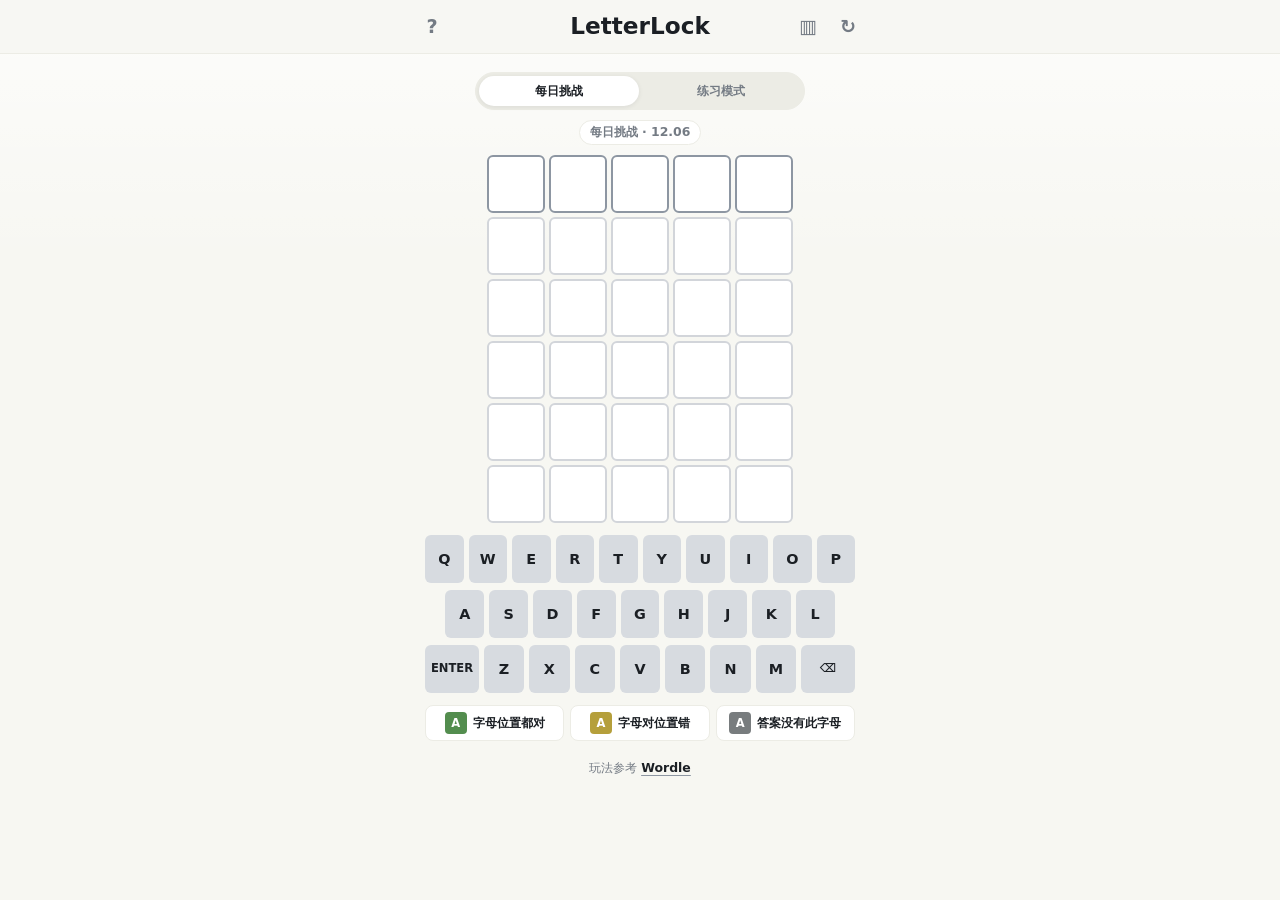
==== index.html @ a4170dd1 "V2: add daily challenge and practice mode - 新增每日挑战和练习模式 - 每日挑战和练习模式分开统计 - 每日挑战保留当天猜测过程 - 优化规则说明、颜色说明" ====
<!doctype html>
<html lang="zh-CN">
  <head>
    <meta charset="utf-8">
    <meta name="viewport" content="width=device-width, initial-scale=1">
    <title>LetterLock</title>
    <link rel="stylesheet" href="styles.css?v=20">
  </head>
  <body>
    <canvas id="confetti" class="confetti" aria-hidden="true"></canvas>
    <div id="unlock-effect" class="unlock-effect" aria-hidden="true">
      <div class="unlock-backdrop"></div>
      <div class="unlock-ring"></div>
      <div class="unlock-label">BRAVO!</div>
    </div>

    <header class="topbar">
      <button class="icon-button" id="help-button" type="button" aria-label="查看规则" title="查看规则">?</button>
      <div class="brand">
        <h1>LetterLock</h1>
      </div>
      <div class="top-actions">
        <button class="icon-button" id="stats-button" type="button" aria-label="查看统计" title="查看统计">▥</button>
        <button class="icon-button" id="new-game-button" type="button" aria-label="重新开局" title="重新开局">↻</button>
      </div>
    </header>

    <main class="shell">
      <section class="game-panel" aria-label="LetterLock 游戏区">
        <div class="mode-switch" role="group" aria-label="游戏模式">
          <button class="mode-button" type="button" data-mode="daily">每日挑战</button>
          <button class="mode-button" type="button" data-mode="practice">练习模式</button>
        </div>
        <div id="round-label" class="round-label">第 1 局</div>
        <div id="board" class="board" aria-live="polite"></div>
        <p id="message" class="message" role="status"></p>
        <div id="keyboard" class="keyboard" aria-label="屏幕键盘"></div>
      </section>

      <section class="legend" aria-label="颜色说明">
        <div class="legend-item">
          <span class="legend-sample correct">A</span>
          <div>
            <strong>字母位置都对</strong>
            <small>这个字母在本轮词语中，且位置正确</small>
          </div>
        </div>
        <div class="legend-item">
          <span class="legend-sample present">A</span>
          <div>
            <strong>字母对位置错</strong>
            <small>这个字母在本轮词语中，但位置不对</small>
          </div>
        </div>
        <div class="legend-item">
          <span class="legend-sample absent">A</span>
          <div>
            <strong>答案没有此字母</strong>
            <small>本轮词语不包含这个字母</small>
          </div>
        </div>
      </section>

      <section class="result-panel" id="result-panel" hidden>
        <p id="answer-line"></p>
        <button id="copy-button" type="button">复制结果</button>
      </section>

      <footer>
        玩法参考 <a href="https://www.nytimes.com/games/wordle/index.html" target="_blank" rel="noreferrer">Wordle</a>
      </footer>
    </main>

    <dialog id="help-dialog">
      <div class="dialog-card">
        <header>
          <h2>规则</h2>
          <button class="icon-button" id="close-help-button" type="button" aria-label="关闭规则" title="关闭">×</button>
        </header>
        <p>目标是猜出一个五个字母的英文单词。每次提交必须是词库里的五字母单词。</p>
        <p>输入 5 个字母后，按实体键盘 Enter，或点击下方键盘上的 ENTER 提交。</p>
        <p>每日挑战每天固定一个答案，最多猜 6 次；练习模式每局随机一个答案，最多猜 10 次，可以随时换题。</p>
        <p>提交后每个格子会翻开给出颜色：绿色表示这个字母在本轮词语中，且位置正确；黄色表示这个字母在本轮词语中，但位置不对；灰色表示本轮词语不包含这个字母。</p>
      </div>
    </dialog>

    <dialog id="stats-dialog">
      <div class="dialog-card stats-card">
        <header>
          <h2>统计</h2>
          <button class="icon-button" id="close-stats-button" type="button" aria-label="关闭统计" title="关闭">×</button>
        </header>
        <div class="stats-mode-switch mode-switch" role="group" aria-label="统计模式">
          <button class="mode-button" type="button" data-stats-mode="daily">每日挑战</button>
          <button class="mode-button" type="button" data-stats-mode="practice">练习模式</button>
        </div>
        <div class="stats-summary" aria-label="累计统计">
          <div class="stat-box">
            <strong id="stats-total">0</strong>
            <span>总局数</span>
          </div>
          <div class="stat-box">
            <strong id="stats-wins">0</strong>
            <span>猜对</span>
          </div>
          <div class="stat-box">
            <strong id="stats-losses">0</strong>
            <span>猜错</span>
          </div>
          <div class="stat-box">
            <strong id="stats-abandoned">0</strong>
            <span>未完成</span>
          </div>
          <div class="stat-box">
            <strong id="stats-win-rate">0%</strong>
            <span>胜率</span>
          </div>
          <div class="stat-box">
            <strong id="stats-average">-</strong>
            <span>平均步数</span>
          </div>
        </div>
        <section class="distribution" aria-label="猜对步数分布">
          <h3>猜对步数分布</h3>
          <div id="guess-distribution" class="distribution-bars"></div>
          <p id="stats-empty" class="stats-empty">猜对一局后这里会开始记录分布。</p>
        </section>
      </div>
    </dialog>

    <script src="dictionary.js?v=6"></script>
    <script src="game.js?v=30"></script>
  </body>
</html>
---- styles.css ----
:root {
  --bg: #f7f7f2;
  --paper: #ffffff;
  --ink: #1b1f24;
  --muted: #747b84;
  --faint: #ecece5;
  --line: #d2d5da;
  --line-strong: #8d96a2;
  --correct: #538d4e;
  --present: #b59f3b;
  --absent: #787c7e;
  --danger: #c24a4a;
  --focus: rgba(83, 141, 78, 0.22);
  --egg-yellow: #ffd166;
  --egg-green: #5bd88f;
  --egg-blue: #4ecbff;
  --egg-pink: #ff6f9e;
  --egg-lilac: #9d8cff;
  --unlock-gold: var(--egg-yellow);
  --unlock-green: var(--egg-green);
  --unlock-cyan: var(--egg-blue);
  --unlock-deep: #11161c;
  --unlock-glow: rgba(255, 209, 102, 0.42);
  --radius: 8px;
  --board-gap: 4px;
  --tile-size: clamp(48px, 14vw, 58px);
}

* {
  box-sizing: border-box;
}

html {
  min-height: 100%;
}

body {
  min-height: 100vh;
  margin: 0;
  color: var(--ink);
  font-family:
    Inter,
    ui-sans-serif,
    system-ui,
    -apple-system,
    BlinkMacSystemFont,
    "Segoe UI",
    sans-serif;
  background:
    linear-gradient(180deg, rgba(255, 255, 255, 0.72), rgba(247, 247, 242, 0) 260px),
    var(--bg);
}

button {
  font: inherit;
  cursor: pointer;
}

.confetti {
  position: fixed;
  inset: 0;
  z-index: 12;
  width: 100vw;
  height: 100vh;
  pointer-events: none;
  opacity: 0;
  transition: opacity 180ms ease;
}

.confetti.active {
  opacity: 1;
}

.unlock-effect {
  position: fixed;
  inset: 0;
  z-index: 10;
  overflow: hidden;
  pointer-events: none;
  --unlock-x: 50vw;
  --unlock-y: 42vh;
  visibility: hidden;
  opacity: 0;
  transition:
    opacity 120ms ease,
    visibility 120ms ease;
}

.unlock-effect.active {
  visibility: visible;
  opacity: 1;
}

.unlock-backdrop {
  position: absolute;
  inset: 0;
  background:
    radial-gradient(circle at var(--unlock-x) var(--unlock-y), rgba(255, 209, 102, 0.4), transparent 19%),
    radial-gradient(circle at var(--unlock-x) var(--unlock-y), rgba(78, 203, 255, 0.18), transparent 30%);
  opacity: 0;
}

.unlock-effect.active .unlock-backdrop {
  animation: unlock-backdrop 1150ms ease both;
}

.unlock-ring {
  position: absolute;
  top: var(--unlock-y);
  left: var(--unlock-x);
  width: 72px;
  height: 72px;
  border: 2px solid rgba(255, 209, 102, 0.82);
  border-radius: 50%;
  box-shadow:
    0 0 0 1px rgba(255, 255, 255, 0.52) inset,
    0 0 22px var(--unlock-glow);
  opacity: 0;
  transform: translate(-50%, -50%) scale(0.35);
}

.unlock-ring::before,
.unlock-ring::after {
  position: absolute;
  inset: 10px;
  content: "";
  border: 1px solid rgba(78, 203, 255, 0.62);
  border-radius: 50%;
}

.unlock-ring::after {
  inset: 22px;
  border-color: rgba(255, 111, 158, 0.5);
}

.unlock-effect.active .unlock-ring {
  animation: unlock-ring 1100ms cubic-bezier(0.15, 0.8, 0.2, 1) both;
}

.unlock-label {
  position: absolute;
  top: calc(var(--unlock-y) - 88px);
  left: var(--unlock-x);
  z-index: 1;
  padding: 8px 15px 9px;
  color: #fff;
  font-size: 1.16rem;
  font-weight: 860;
  line-height: 1;
  letter-spacing: 0;
  background: rgba(27, 31, 36, 0.86);
  border: 1px solid rgba(255, 255, 255, 0.22);
  border-radius: 999px;
  box-shadow:
    0 16px 34px rgba(27, 31, 36, 0.24),
    0 0 22px rgba(255, 209, 102, 0.22);
  opacity: 0;
  transform: translate(-50%, 8px) scale(0.92);
}

.unlock-effect.active .unlock-label {
  animation: unlock-label 1050ms 120ms ease both;
}

.unlock-panel {
  position: relative;
  display: grid;
  width: min(88vw, 330px);
  justify-items: center;
  gap: 12px;
  padding: 24px 24px 22px;
  color: #f7f8fb;
  text-align: center;
  background:
    linear-gradient(145deg, rgba(22, 27, 34, 0.95), rgba(13, 17, 23, 0.9)),
    var(--unlock-deep);
  border: 1px solid rgba(255, 216, 77, 0.5);
  border-radius: 14px;
  box-shadow:
    0 28px 74px rgba(0, 0, 0, 0.3),
    0 0 44px rgba(255, 216, 77, 0.22),
    0 0 0 1px rgba(46, 233, 255, 0.16) inset;
  backdrop-filter: blur(16px);
  opacity: 0;
  transform: translateY(12px) scale(0.96);
}

.unlock-panel::before,
.unlock-panel::after {
  position: absolute;
  content: "";
  pointer-events: none;
}

.unlock-panel::before {
  inset: -16px;
  z-index: -1;
  background: conic-gradient(
    from 90deg,
    transparent,
    rgba(46, 233, 255, 0.52),
    rgba(255, 216, 77, 0.74),
    rgba(255, 92, 122, 0.48),
    transparent
  );
  border-radius: 22px;
  filter: blur(13px);
  opacity: 0;
}

.unlock-panel::after {
  inset: 8px;
  border: 1px solid rgba(46, 233, 255, 0.2);
  border-radius: 10px;
  box-shadow: 0 0 20px rgba(46, 233, 255, 0.12) inset;
  opacity: 0;
}

.unlock-effect.active .unlock-panel {
  animation: unlock-panel 2500ms cubic-bezier(0.2, 0.7, 0.25, 1) both;
}

.unlock-effect.active .unlock-panel::before {
  animation: unlock-aura 2500ms 160ms ease both;
}

.unlock-effect.active .unlock-panel::after {
  animation: unlock-frame 1800ms 360ms ease both;
}

.unlock-emblem {
  position: relative;
  width: 88px;
  height: 88px;
  margin-bottom: 2px;
}

.unlock-shackle {
  position: absolute;
  top: 5px;
  left: 23px;
  width: 42px;
  height: 45px;
  border: 8px solid var(--unlock-gold);
  border-bottom: 0;
  border-radius: 28px 28px 0 0;
  box-shadow:
    0 0 16px var(--unlock-glow),
    0 0 28px rgba(255, 216, 77, 0.34);
  transform-origin: 86% 92%;
}

.unlock-effect.active .unlock-shackle {
  animation: unlock-shackle 2100ms 420ms cubic-bezier(0.2, 0.7, 0.25, 1) both;
}

.unlock-body {
  position: absolute;
  right: 13px;
  bottom: 8px;
  display: grid;
  width: 62px;
  height: 48px;
  place-items: center;
  background:
    linear-gradient(145deg, rgba(255, 216, 77, 0.95), rgba(0, 200, 150, 0.95) 46%, #12816b);
  border-radius: 9px;
  box-shadow:
    0 12px 28px rgba(0, 200, 150, 0.42),
    0 0 28px rgba(255, 216, 77, 0.32),
    0 0 0 1px rgba(255, 255, 255, 0.34) inset;
}

.unlock-effect.active .unlock-body {
  animation: unlock-body 2100ms 420ms ease both;
}

.unlock-keyhole {
  position: relative;
  width: 12px;
  height: 24px;
  background: rgba(17, 22, 28, 0.9);
  border-radius: 999px;
}

.unlock-keyhole::before {
  position: absolute;
  top: -7px;
  left: 50%;
  width: 20px;
  height: 20px;
  content: "";
  background: rgba(17, 22, 28, 0.9);
  border-radius: 50%;
  transform: translateX(-50%);
}

.unlock-code {
  display: grid;
  grid-template-columns: repeat(5, 38px);
  gap: 6px;
  margin-top: 2px;
}

.unlock-code span {
  display: grid;
  width: 38px;
  height: 42px;
  place-items: center;
  color: #11161c;
  font-size: 1.15rem;
  font-weight: 840;
  line-height: 1;
  background: #f7f8fb;
  border: 1px solid rgba(46, 233, 255, 0.4);
  border-radius: 6px;
  box-shadow:
    0 9px 24px rgba(0, 0, 0, 0.22),
    0 0 18px rgba(46, 233, 255, 0.16);
  opacity: 0;
  transform: rotateX(90deg) translateY(6px);
  transform-origin: center;
}

.unlock-effect.active .unlock-code span {
  animation: unlock-letter 1450ms cubic-bezier(0.2, 0.7, 0.25, 1) both;
  animation-delay: calc(620ms + var(--unlock-index) * 115ms);
}

.unlock-panel strong {
  color: #f7f8fb;
  font-size: 0.98rem;
  font-weight: 840;
  line-height: 1.1;
  letter-spacing: 0;
  text-shadow:
    0 0 12px rgba(255, 216, 77, 0.48),
    0 0 22px rgba(46, 233, 255, 0.26);
}

.unlock-panel p {
  color: rgba(247, 248, 251, 0.72);
  font-size: 0.82rem;
  font-weight: 680;
  line-height: 1.3;
}

.topbar {
  position: sticky;
  top: 0;
  z-index: 2;
  display: grid;
  grid-template-columns: 82px minmax(0, 1fr) 82px;
  align-items: center;
  width: 100%;
  min-height: 54px;
  padding: 8px max(14px, calc((100vw - 450px) / 2));
  background: rgba(247, 247, 242, 0.9);
  border-bottom: 1px solid var(--faint);
  backdrop-filter: blur(14px);
}

.topbar > .icon-button {
  justify-self: start;
}

.top-actions {
  display: flex;
  justify-content: flex-end;
  gap: 6px;
}

.brand {
  min-width: 0;
  text-align: center;
}

h1,
h2,
p {
  margin: 0;
}

h1 {
  font-size: 1.45rem;
  font-weight: 780;
  line-height: 1.05;
  letter-spacing: 0;
}

.icon-button {
  display: inline-grid;
  width: 34px;
  height: 34px;
  place-items: center;
  justify-self: center;
  color: var(--muted);
  font-size: 1.2rem;
  font-weight: 760;
  line-height: 1;
  background: transparent;
  border: 0;
  border-radius: var(--radius);
}

.icon-button:hover,
.icon-button:focus-visible {
  color: var(--ink);
  background: var(--faint);
  outline: none;
}

.shell {
  width: min(100% - 24px, 450px);
  margin: 0 auto;
  padding: 18px 0 34px;
}

.mode-switch {
  display: grid;
  grid-template-columns: repeat(2, minmax(0, 1fr));
  width: min(100%, 330px);
  gap: 3px;
  padding: 3px;
  background: var(--faint);
  border: 1px solid var(--faint);
  border-radius: 999px;
}

.mode-button {
  min-width: 0;
  height: 30px;
  padding: 0 10px;
  color: var(--muted);
  font-size: 0.75rem;
  font-weight: 780;
  line-height: 1;
  white-space: nowrap;
  background: transparent;
  border: 0;
  border-radius: 999px;
}

.mode-button.active {
  color: var(--ink);
  background: var(--paper);
  box-shadow: 0 1px 5px rgba(27, 31, 36, 0.08);
}

.mode-button:focus-visible {
  outline: 3px solid var(--focus);
}

.round-label {
  justify-self: center;
  padding: 4px 10px;
  color: var(--muted);
  font-size: 0.78rem;
  font-weight: 760;
  line-height: 1.2;
  background: var(--paper);
  border: 1px solid var(--faint);
  border-radius: 999px;
}

.game-panel {
  display: grid;
  justify-items: center;
  gap: 10px;
}

.board {
  display: grid;
  width: calc(var(--tile-size) * 5 + var(--board-gap) * 4);
  justify-content: center;
  gap: var(--board-gap);
}

.board.unlock-burst {
  animation: board-unlock-burst 820ms cubic-bezier(0.15, 0.8, 0.2, 1) both;
}

.row {
  display: grid;
  grid-template-columns: repeat(5, var(--tile-size));
  gap: var(--board-gap);
}

.tile {
  display: grid;
  width: var(--tile-size);
  height: var(--tile-size);
  place-items: center;
  color: var(--ink);
  font-size: 1.75rem;
  font-weight: 820;
  line-height: 1;
  text-transform: uppercase;
  background: var(--paper);
  border: 2px solid var(--line);
  border-radius: 6px;
  transform: scaleY(1);
  transition:
    border-color 160ms ease,
    background 160ms ease,
    color 160ms ease;
}

.tile.reveal {
  animation: tile-reveal 540ms ease-in-out both;
  animation-delay: calc(var(--reveal-index) * 95ms);
  transform-origin: center;
  transition: none;
  will-change: transform, background-color, border-color, color;
}

@keyframes tile-reveal {
  0% {
    color: var(--ink);
    background: var(--paper);
    border-color: var(--line-strong);
    transform: scaleY(1);
  }

  47% {
    color: transparent;
    background: var(--paper);
    border-color: var(--line-strong);
    transform: scaleY(0.06);
  }

  53% {
    color: transparent;
    background: var(--tile-status-bg, var(--paper));
    border-color: var(--tile-status-bg, var(--line-strong));
    transform: scaleY(0.06);
  }

  60% {
    color: #fff;
    background: var(--tile-status-bg, var(--paper));
    border-color: var(--tile-status-bg, var(--line-strong));
    transform: scaleY(0.22);
  }

  100% {
    color: #fff;
    background: var(--tile-status-bg, var(--paper));
    border-color: var(--tile-status-bg, var(--line-strong));
    transform: scaleY(1);
  }
}

@keyframes unlock-ring {
  0% {
    opacity: 0;
    transform: translate(-50%, -50%) scale(0.24);
  }

  26% {
    opacity: 1;
    transform: translate(-50%, -50%) scale(1);
  }

  100% {
    opacity: 0;
    transform: translate(-50%, -50%) scale(2.65);
  }
}

@keyframes unlock-label {
  0% {
    opacity: 0;
    transform: translate(-50%, 8px) scale(0.92);
  }

  24%,
  72% {
    opacity: 1;
    transform: translate(-50%, 0) scale(1);
  }

  100% {
    opacity: 0;
    transform: translate(-50%, -12px) scale(0.98);
  }
}

@keyframes board-unlock-burst {
  0%,
  100% {
    filter: none;
    transform: scale(1);
  }

  34% {
    filter:
      drop-shadow(0 0 18px rgba(255, 209, 102, 0.42))
      drop-shadow(0 0 22px rgba(78, 203, 255, 0.26));
    transform: scale(1.018);
  }
}

@keyframes unlock-backdrop {
  0% {
    opacity: 0;
    transform: scale(0.92);
  }

  18%,
  72% {
    opacity: 1;
    transform: scale(1);
  }

  100% {
    opacity: 0;
    transform: scale(1.08);
  }
}

@keyframes unlock-panel {
  0% {
    opacity: 0;
    transform: translateY(14px) scale(0.96);
  }

  16%,
  76% {
    opacity: 1;
    transform: translateY(0) scale(1);
  }

  100% {
    opacity: 0;
    transform: translateY(-8px) scale(0.985);
  }
}

@keyframes unlock-aura {
  0% {
    opacity: 0;
    transform: rotate(0deg) scale(0.9);
  }

  18%,
  72% {
    opacity: 1;
    transform: rotate(120deg) scale(1);
  }

  100% {
    opacity: 0;
    transform: rotate(260deg) scale(1.05);
  }
}

@keyframes unlock-frame {
  0% {
    opacity: 0;
    transform: scale(0.94);
  }

  20%,
  72% {
    opacity: 1;
    transform: scale(1);
  }

  100% {
    opacity: 0;
    transform: scale(1.02);
  }
}

@keyframes unlock-shackle {
  0%,
  28% {
    transform: rotate(0deg) translate(0, 0);
  }

  48%,
  82% {
    transform: rotate(-31deg) translate(-5px, -3px);
  }

  100% {
    transform: rotate(-31deg) translate(-5px, -3px);
  }
}

@keyframes unlock-body {
  0%,
  34% {
    filter: brightness(1) saturate(1);
    transform: translateY(0);
  }

  46% {
    filter: brightness(1.38) saturate(1.18);
    transform: translateY(-2px);
  }

  70%,
  100% {
    filter: brightness(1.14) saturate(1.08);
    transform: translateY(0);
  }
}

@keyframes unlock-letter {
  0% {
    opacity: 0;
    transform: rotateX(90deg) translateY(6px);
  }

  38%,
  82% {
    opacity: 1;
    background: var(--unlock-gold);
    box-shadow:
      0 10px 24px rgba(0, 0, 0, 0.24),
      0 0 20px rgba(255, 216, 77, 0.72),
      0 0 34px rgba(46, 233, 255, 0.26);
    transform: rotateX(0deg) translateY(0);
  }

  100% {
    opacity: 0;
    background: var(--unlock-cyan);
    box-shadow:
      0 10px 24px rgba(0, 0, 0, 0.2),
      0 0 24px rgba(46, 233, 255, 0.58);
    transform: rotateX(0deg) translateY(-4px);
  }
}

@keyframes unlock-sweep {
  0% {
    opacity: 0;
    transform: translateX(0);
  }

  18%,
  72% {
    opacity: 1;
  }

  100% {
    opacity: 0;
    transform: translateX(180vw);
  }
}

@keyframes keyboard-unlock {
  0%,
  100% {
    filter: none;
  }

  42% {
    filter:
      drop-shadow(0 0 18px var(--unlock-glow))
      drop-shadow(0 0 12px rgba(46, 233, 255, 0.35));
  }
}

@keyframes key-unlock {
  0%,
  100% {
    transform: translateY(0);
    box-shadow: none;
  }

  45% {
    transform: translateY(-2px);
    box-shadow:
      0 0 0 3px rgba(255, 216, 77, 0.2),
      0 0 16px rgba(46, 233, 255, 0.22);
  }
}

.tile.active {
  border-color: var(--line-strong);
}

.tile.active.has-letter {
  border-color: var(--ink);
}

.tile.correct,
.tile.present,
.tile.absent {
  color: #fff;
}

.tile.correct {
  --tile-status-bg: var(--correct);
  background: var(--correct);
  border-color: var(--correct);
}

.tile.present {
  --tile-status-bg: var(--present);
  background: var(--present);
  border-color: var(--present);
}

.tile.absent {
  --tile-status-bg: var(--absent);
  background: var(--absent);
  border-color: var(--absent);
}

.message {
  min-height: 1.35em;
  color: var(--muted);
  font-size: 0.92rem;
  line-height: 1.35;
  text-align: center;
}

.message:empty {
  display: none;
}

.message.error {
  color: var(--danger);
}

.message.success {
  color: var(--correct);
}

.keyboard {
  display: grid;
  width: min(100%, 430px);
  gap: 7px;
  margin-top: 2px;
  touch-action: manipulation;
}

body.unlocking .keyboard {
  animation: keyboard-unlock 1250ms 760ms ease both;
}

.keyboard-row {
  display: flex;
  justify-content: center;
  gap: 5px;
}

.key {
  display: grid;
  min-width: 0;
  height: 48px;
  flex: 1 1 0;
  place-items: center;
  padding: 0 4px;
  color: var(--ink);
  font-size: 0.9rem;
  font-weight: 780;
  line-height: 1;
  text-transform: uppercase;
  background: #d7dbe0;
  border: 0;
  border-radius: 6px;
  transition:
    transform 120ms ease,
    background 160ms ease,
    color 160ms ease;
}

body.unlocking .key {
  animation: key-unlock 900ms 860ms ease both;
}

.key:hover,
.key:focus-visible {
  transform: translateY(-1px);
  outline: 3px solid var(--focus);
}

.key.wide {
  flex: 1.42 1 0;
  font-size: 0.72rem;
}

.key-spacer {
  display: block;
  min-width: 0;
  flex: 1 1 0;
  pointer-events: none;
}

.key-spacer-half {
  flex: 0.5 1 0;
}

.key.correct,
.key.present,
.key.absent {
  color: #fff;
}

.key.correct {
  background: var(--correct);
}

.key.present {
  background: var(--present);
}

.key.absent {
  background: var(--absent);
}

.legend {
  display: grid;
  grid-template-columns: repeat(3, minmax(0, 1fr));
  width: min(100%, 430px);
  gap: 6px;
  margin: 12px auto 0;
  color: var(--muted);
  font-size: 0.76rem;
}

.legend-item {
  display: flex;
  align-items: center;
  justify-content: center;
  min-width: 0;
  gap: 6px;
  padding: 6px 7px;
  background: var(--paper);
  border: 1px solid var(--faint);
  border-radius: var(--radius);
}

.legend-item div {
  min-width: 0;
  text-align: center;
}

.legend strong,
.legend small {
  display: block;
}

.legend strong {
  color: var(--ink);
  font-size: 0.75rem;
  line-height: 1.2;
}

.legend small {
  display: none;
  margin-top: 2px;
  color: var(--muted);
  font-size: 0.75rem;
  line-height: 1.25;
}

.legend-sample {
  display: grid;
  width: 22px;
  height: 22px;
  flex: 0 0 auto;
  place-items: center;
  color: #fff;
  font-size: 0.72rem;
  font-weight: 820;
  border-radius: 4px;
}

.legend-sample.correct {
  background: var(--correct);
}

.legend-sample.present {
  background: var(--present);
}

.legend-sample.absent {
  background: var(--absent);
}

.result-panel {
  display: grid;
  gap: 10px;
  margin-top: 8px;
  padding: 14px;
  text-align: center;
  background: var(--paper);
  border: 1px solid var(--faint);
  border-radius: var(--radius);
}

.result-panel[hidden] {
  display: none;
}

.result-panel p {
  min-width: 0;
  color: var(--ink);
  font-weight: 740;
}

#copy-button {
  height: 42px;
  padding: 0 13px;
  color: #fff;
  font-weight: 760;
  background: var(--ink);
  border: 2px solid var(--ink);
  border-radius: var(--radius);
}

#copy-button:hover,
#copy-button:focus-visible {
  background: #34383e;
  border-color: #34383e;
  outline: none;
}

footer {
  margin: 18px auto 0;
  width: min(100%, 330px);
  color: var(--muted);
  font-size: 0.78rem;
  line-height: 1.5;
  text-align: center;
}

footer a {
  color: var(--ink);
  font-weight: 700;
  text-decoration-color: var(--line-strong);
  text-decoration-thickness: 1px;
  text-underline-offset: 3px;
}

dialog {
  width: min(92vw, 390px);
  max-width: none;
  padding: 0;
  color: var(--ink);
  background: transparent;
  border: 0;
}

#stats-dialog {
  width: min(98vw, 680px);
}

dialog::backdrop {
  background: rgba(28, 31, 35, 0.32);
  backdrop-filter: blur(3px);
}

.dialog-card {
  box-sizing: border-box;
  width: 100%;
  padding: 18px;
  background: var(--paper);
  border: 1px solid var(--line);
  border-radius: var(--radius);
  box-shadow: 0 18px 50px rgba(0, 0, 0, 0.13);
}

.dialog-card header {
  display: grid;
  grid-template-columns: 34px minmax(0, 1fr) 34px;
  align-items: center;
  gap: 12px;
  margin-bottom: 12px;
}

.dialog-card h2 {
  grid-column: 2;
  font-size: 1.2rem;
  font-weight: 780;
  text-align: center;
}

.dialog-card header .icon-button {
  grid-column: 3;
  justify-self: end;
}

.dialog-card p {
  color: var(--muted);
  line-height: 1.65;
}

.dialog-card p + p {
  margin-top: 8px;
}

.stats-card {
  display: grid;
  gap: 18px;
  padding: 26px 30px 28px;
}

.stats-mode-switch {
  justify-self: center;
  width: min(100%, 300px);
  margin-top: -6px;
}

.stats-summary {
  display: grid;
  grid-template-columns: repeat(6, minmax(0, 1fr));
  gap: 8px;
}

.stat-box {
  display: grid;
  min-width: 0;
  min-height: 68px;
  align-content: center;
  gap: 3px;
  padding: 9px 6px;
  text-align: center;
  background: var(--bg);
  border: 1px solid var(--faint);
  border-radius: var(--radius);
}

.stat-box strong {
  min-width: 0;
  overflow: hidden;
  color: var(--ink);
  font-size: 1.25rem;
  font-weight: 820;
  line-height: 1.1;
  text-overflow: ellipsis;
  white-space: nowrap;
}

.stat-box span {
  color: var(--muted);
  font-size: 0.72rem;
  font-weight: 680;
  line-height: 1.15;
}

.distribution {
  display: grid;
  gap: 10px;
}

.distribution h3 {
  margin: 0;
  color: var(--ink);
  font-size: 1rem;
  font-weight: 780;
  letter-spacing: 0;
  text-align: center;
}

.distribution-bars {
  display: grid;
  gap: 7px;
}

.distribution-row {
  display: grid;
  grid-template-columns: 18px minmax(0, 1fr);
  align-items: center;
  gap: 8px;
}

.distribution-label {
  color: var(--muted);
  font-size: 0.78rem;
  font-weight: 780;
  text-align: right;
}

.distribution-track {
  min-width: 0;
  height: 26px;
  overflow: hidden;
  background: var(--faint);
  border-radius: 5px;
}

.distribution-bar {
  display: flex;
  width: 0;
  min-width: 22px;
  height: 100%;
  align-items: center;
  justify-content: flex-end;
  padding: 0 7px;
  color: #fff;
  font-size: 0.75rem;
  font-weight: 800;
  line-height: 1;
  background: var(--correct);
  border-radius: 5px;
  transition: width 220ms ease;
}

.distribution-bar.empty {
  color: var(--muted);
  background: var(--line);
}

.stats-empty {
  color: var(--muted);
  font-size: 0.78rem;
  line-height: 1.4;
}

.stats-empty[hidden] {
  display: none;
}

@media (max-width: 560px) {
  body {
    padding-bottom: calc(230px + env(safe-area-inset-bottom, 0px));
  }

  .shell {
    padding-bottom: 16px;
  }

  .game-panel {
    gap: 8px;
  }

  .legend {
    width: min(100%, 390px);
    gap: 5px;
    margin-top: 8px;
  }

  .legend-item {
    min-height: 34px;
    gap: 4px;
    padding: 5px 4px;
  }

  .legend strong {
    font-size: 0.7rem;
  }

  .legend-sample {
    width: 20px;
    height: 20px;
    font-size: 0.68rem;
  }

  .keyboard {
    position: fixed;
    right: 0;
    bottom: max(7px, env(safe-area-inset-bottom));
    left: 0;
    z-index: 8;
    width: min(100% - 12px, 430px);
    gap: 6px;
    margin: 0 auto;
    padding: 7px 0 0;
    background: rgba(247, 247, 242, 0.86);
    backdrop-filter: blur(14px);
  }

  .keyboard-row {
    gap: 5px;
  }

  .key {
    height: 42px;
    padding: 0 2px;
    font-size: 0.8rem;
    border-radius: 6px;
  }

  .key.wide {
    font-size: 0.68rem;
  }

  footer {
    display: none;
  }

  #stats-dialog {
    width: min(98vw, 500px);
  }

  .unlock-panel {
    width: min(90vw, 310px);
    padding: 22px 18px 20px;
  }

  .unlock-code {
    grid-template-columns: repeat(5, 34px);
  }

  .unlock-code span {
    width: 34px;
    height: 38px;
    font-size: 1.02rem;
  }

  .stats-card {
    padding: 22px 20px 24px;
  }

  .stats-summary {
    grid-template-columns: repeat(3, minmax(0, 1fr));
  }
}

@media (max-width: 430px) {
  :root {
    --tile-size: clamp(48px, 14vw, 56px);
  }

  .shell {
    width: min(100% - 18px, 430px);
    padding-top: 14px;
  }

  .topbar {
    padding-right: 10px;
    padding-left: 10px;
  }

  .top-actions {
    gap: 2px;
  }

  .tile {
    font-size: 1.45rem;
  }

  .keyboard-row {
    gap: 4px;
  }

  .key {
    height: 42px;
    padding: 0 2px;
    font-size: 0.78rem;
    border-radius: 5px;
  }

  .key.wide {
    font-size: 0.66rem;
  }

  .stats-summary {
    grid-template-columns: repeat(3, minmax(0, 1fr));
    gap: 6px;
  }

  .stat-box {
    min-height: 62px;
    padding: 8px 4px;
  }

  .stat-box strong {
    font-size: 1.08rem;
  }

  .stat-box span {
    font-size: 0.68rem;
  }
}

@media (prefers-reduced-motion: reduce) {
  .unlock-effect,
  .unlock-effect *,
  body.unlocking .keyboard,
  body.unlocking .key {
    transition-duration: 1ms;
    animation-duration: 1ms;
    animation-delay: 0ms;
  }
}

@media (prefers-color-scheme: dark) {
  :root {
    --bg: #121416;
    --paper: #181b1f;
    --ink: #f1f2f3;
    --muted: #9aa0a6;
    --faint: #25292f;
    --line: #3a4048;
    --line-strong: #727b86;
    --absent: #555e69;
    --focus: rgba(93, 162, 86, 0.24);
    --unlock-glow: rgba(212, 173, 50, 0.28);
  }

  body {
    background:
      linear-gradient(180deg, rgba(24, 27, 31, 0.72), rgba(18, 20, 22, 0) 260px),
      var(--bg);
  }

  .topbar {
    background: rgba(18, 20, 22, 0.9);
  }

  .keyboard {
    background: rgba(18, 20, 22, 0.86);
  }

  .key {
    background: #3a4048;
  }

  #copy-button {
    color: #121416;
    background: var(--ink);
    border-color: var(--ink);
  }

  #copy-button:hover,
  #copy-button:focus-visible {
    color: #121416;
    background: #d8dbdf;
    border-color: #d8dbdf;
  }
}
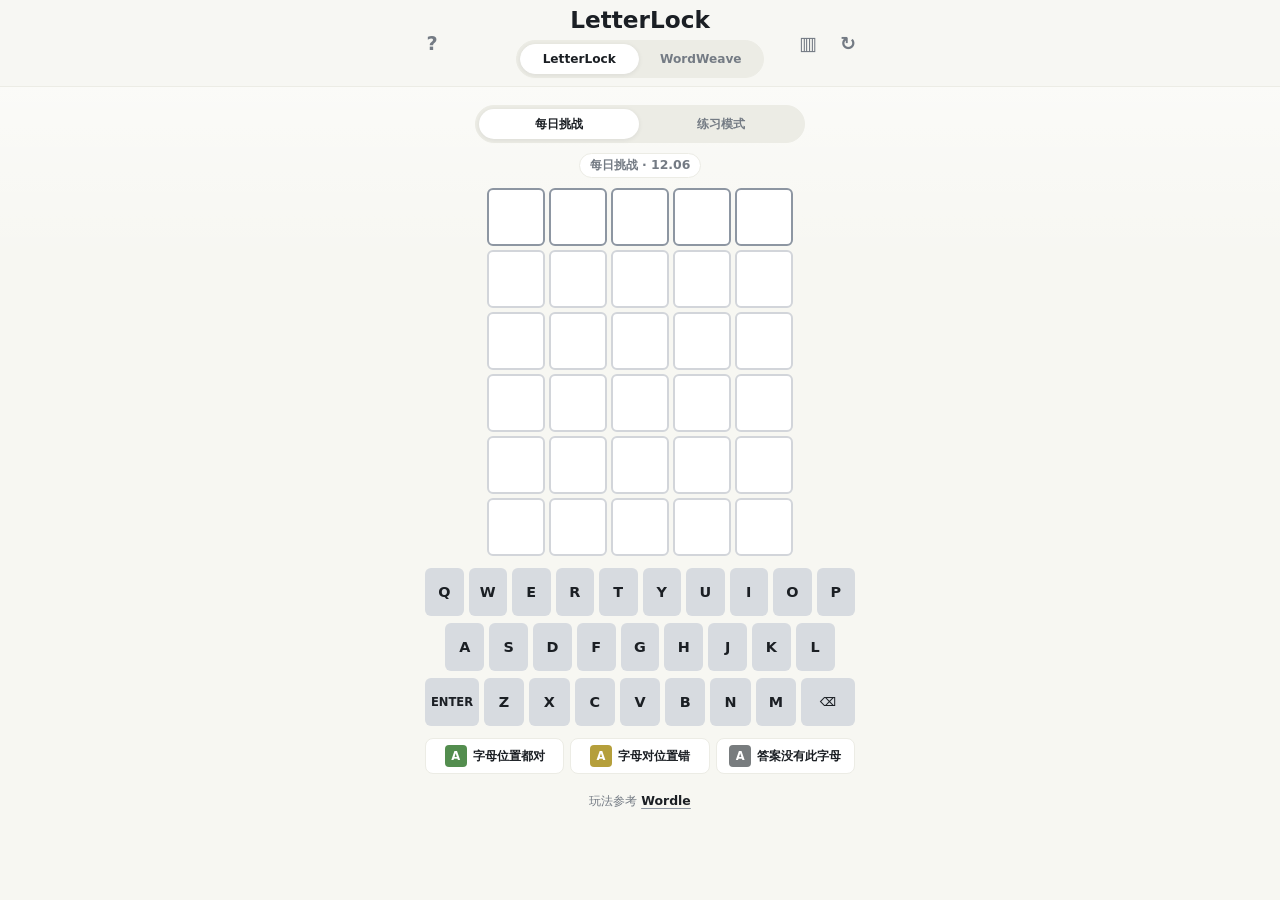
==== commit 00617f9b: "Add WordWeave and update LetterLock" ====
--- a/index.html
+++ b/index.html
@@ -4,7 +4,7 @@
     <meta charset="utf-8">
     <meta name="viewport" content="width=device-width, initial-scale=1">
     <title>LetterLock</title>
-    <link rel="stylesheet" href="styles.css?v=20">
+    <link rel="stylesheet" href="styles.css?v=37">
   </head>
   <body>
     <canvas id="confetti" class="confetti" aria-hidden="true"></canvas>
@@ -18,6 +18,10 @@
       <button class="icon-button" id="help-button" type="button" aria-label="查看规则" title="查看规则">?</button>
       <div class="brand">
         <h1>LetterLock</h1>
+        <nav class="game-nav" aria-label="切换游戏">
+          <a class="active" href="index.html">LetterLock</a>
+          <a href="connections.html">WordWeave</a>
+        </nav>
       </div>
       <div class="top-actions">
         <button class="icon-button" id="stats-button" type="button" aria-label="查看统计" title="查看统计">▥</button>
@@ -63,7 +67,23 @@
 
       <section class="result-panel" id="result-panel" hidden>
         <p id="answer-line"></p>
-        <button id="copy-button" type="button">复制结果</button>
+        <div class="word-info" id="word-info" hidden>
+          <div class="word-info-head">
+            <strong id="word-info-word"></strong>
+            <span id="word-info-level"></span>
+          </div>
+          <dl>
+            <div>
+              <dt>英文释义</dt>
+              <dd id="word-info-en"></dd>
+            </div>
+            <div>
+              <dt>中文含义</dt>
+              <dd id="word-info-zh"></dd>
+            </div>
+          </dl>
+        </div>
+        <button id="copy-button" type="button">分享结果</button>
       </section>
 
       <footer>
@@ -108,10 +128,6 @@
             <span>猜错</span>
           </div>
           <div class="stat-box">
-            <strong id="stats-abandoned">0</strong>
-            <span>未完成</span>
-          </div>
-          <div class="stat-box">
             <strong id="stats-win-rate">0%</strong>
             <span>胜率</span>
           </div>
@@ -125,10 +141,50 @@
           <div id="guess-distribution" class="distribution-bars"></div>
           <p id="stats-empty" class="stats-empty">猜对一局后这里会开始记录分布。</p>
         </section>
+        <section class="daily-history" id="daily-history" aria-label="每日挑战历史" hidden>
+          <h3>每日挑战日历</h3>
+          <div class="daily-history-summary" aria-label="每日挑战连续记录">
+            <div class="daily-history-stat">
+              <strong id="daily-current-streak">0</strong>
+              <span>当前连续</span>
+            </div>
+            <div class="daily-history-stat">
+              <strong id="daily-best-streak">0</strong>
+              <span>最长连续</span>
+            </div>
+            <div class="daily-history-stat">
+              <strong id="daily-recent-wins">0/0</strong>
+              <span>近14天猜对</span>
+            </div>
+          </div>
+          <div id="daily-calendar" class="daily-calendar" aria-label="最近14天每日挑战日历"></div>
+          <div id="daily-history-list" class="daily-history-list" aria-label="最近每日挑战记录"></div>
+          <p id="daily-history-empty" class="stats-empty">完成每日挑战后这里会开始记录。</p>
+        </section>
+        <button id="reset-records-button" class="reset-records-button" type="button">清空本机记录</button>
       </div>
     </dialog>
 
-    <script src="dictionary.js?v=6"></script>
-    <script src="game.js?v=30"></script>
+    <dialog id="share-dialog">
+      <div class="dialog-card share-card">
+        <header>
+          <h2>分享结果</h2>
+          <button class="icon-button" id="close-share-button" type="button" aria-label="关闭分享" title="关闭">×</button>
+        </header>
+        <div class="share-preview" aria-label="分享预览">
+          <div class="share-brand">LetterLock</div>
+          <p id="share-meta" class="share-meta"></p>
+          <strong id="share-score" class="share-score"></strong>
+          <div id="share-grid" class="share-grid" aria-hidden="true"></div>
+          <p class="share-note">不包含答案</p>
+        </div>
+        <button id="share-copy-button" class="share-copy-button" type="button">复制分享文案</button>
+        <p id="share-copy-status" class="share-copy-status" aria-live="polite"></p>
+      </div>
+    </dialog>
+
+    <script src="dictionary.js?v=7"></script>
+    <script src="word-info.js?v=2"></script>
+    <script src="game.js?v=56"></script>
   </body>
 </html>
--- a/styles.css
+++ b/styles.css
@@ -375,6 +375,49 @@
   text-align: center;
 }
 
+.game-nav {
+  display: grid;
+  grid-template-columns: repeat(2, minmax(0, 1fr));
+  justify-content: center;
+  width: min(100%, 248px);
+  gap: 3px;
+  margin: 8px auto 0;
+  padding: 3px;
+  background: var(--faint);
+  border: 1px solid var(--faint);
+  border-radius: 999px;
+}
+
+.game-nav a {
+  display: grid;
+  min-width: 0;
+  min-height: 30px;
+  place-items: center;
+  padding: 0 12px;
+  color: var(--muted);
+  font-size: 0.76rem;
+  font-weight: 780;
+  line-height: 1;
+  text-decoration: none;
+  background: transparent;
+  border: 1px solid transparent;
+  border-radius: 999px;
+}
+
+.game-nav a:hover,
+.game-nav a:focus-visible {
+  color: var(--ink);
+  background: var(--faint);
+  outline: none;
+}
+
+.game-nav a.active {
+  color: var(--ink);
+  background: var(--paper);
+  border-color: var(--paper);
+  box-shadow: 0 1px 5px rgba(27, 31, 36, 0.08);
+}
+
 h1,
 h2,
 p {
@@ -514,6 +557,26 @@
   will-change: transform, background-color, border-color, color;
 }
 
+.tile.input-pulse {
+  animation: tile-input-pulse 140ms ease-out both;
+  transform-origin: center;
+  will-change: transform;
+}
+
+@keyframes tile-input-pulse {
+  0% {
+    transform: scale(1);
+  }
+
+  46% {
+    transform: scale(0.94);
+  }
+
+  100% {
+    transform: scale(1);
+  }
+}
+
 @keyframes tile-reveal {
   0% {
     color: var(--ink);
@@ -813,6 +876,8 @@
 }
 
 .message {
+  justify-self: center;
+  width: 100%;
   min-height: 1.35em;
   color: var(--muted);
   font-size: 0.92rem;
@@ -988,6 +1053,7 @@
 .result-panel {
   display: grid;
   gap: 10px;
+  width: min(100%, 430px);
   margin-top: 8px;
   padding: 14px;
   text-align: center;
@@ -1000,10 +1066,76 @@
   display: none;
 }
 
-.result-panel p {
+.result-panel > p {
   min-width: 0;
   color: var(--ink);
   font-weight: 740;
+}
+
+.word-info {
+  display: grid;
+  gap: 10px;
+  padding: 12px;
+  text-align: left;
+  background: var(--bg);
+  border: 1px solid var(--faint);
+  border-radius: var(--radius);
+}
+
+.word-info[hidden] {
+  display: none;
+}
+
+.word-info-head {
+  display: flex;
+  align-items: center;
+  justify-content: space-between;
+  gap: 10px;
+}
+
+.word-info-head strong {
+  color: var(--ink);
+  font-size: 1rem;
+  font-weight: 820;
+  letter-spacing: 0;
+}
+
+.word-info-head span {
+  flex: 0 0 auto;
+  padding: 4px 8px;
+  color: var(--correct);
+  font-size: 0.7rem;
+  font-weight: 780;
+  line-height: 1;
+  background: rgba(83, 141, 78, 0.1);
+  border: 1px solid rgba(83, 141, 78, 0.22);
+  border-radius: 999px;
+}
+
+.word-info dl {
+  display: grid;
+  gap: 8px;
+  margin: 0;
+}
+
+.word-info dl > div {
+  display: grid;
+  gap: 3px;
+}
+
+.word-info dt {
+  color: var(--muted);
+  font-size: 0.68rem;
+  font-weight: 760;
+  line-height: 1.2;
+}
+
+.word-info dd {
+  margin: 0;
+  color: var(--ink);
+  font-size: 0.8rem;
+  font-weight: 620;
+  line-height: 1.45;
 }
 
 #copy-button {
@@ -1023,6 +1155,127 @@
   outline: none;
 }
 
+.share-card {
+  display: grid;
+  gap: 14px;
+  padding: 22px;
+}
+
+.share-card header {
+  position: relative;
+  display: block;
+  margin-bottom: 0;
+}
+
+.share-card header h2 {
+  text-align: center;
+}
+
+.share-card header .icon-button {
+  position: absolute;
+  top: 50%;
+  right: 0;
+  transform: translateY(-50%);
+}
+
+.share-preview {
+  display: grid;
+  justify-items: center;
+  gap: 8px;
+  padding: 18px 16px;
+  text-align: center;
+  background:
+    linear-gradient(180deg, rgba(255, 255, 255, 0.82), rgba(247, 247, 242, 0.98)),
+    var(--bg);
+  border: 1px solid var(--faint);
+  border-radius: var(--radius);
+}
+
+.share-brand {
+  color: var(--ink);
+  font-size: 1.35rem;
+  font-weight: 840;
+  line-height: 1;
+}
+
+.share-meta {
+  color: var(--muted);
+  font-size: 0.76rem;
+  font-weight: 760;
+  line-height: 1.2;
+}
+
+.share-score {
+  color: var(--ink);
+  font-size: 1.05rem;
+  font-weight: 820;
+  line-height: 1;
+}
+
+.share-grid {
+  display: grid;
+  gap: 4px;
+  margin-top: 3px;
+}
+
+.share-grid-row {
+  display: grid;
+  grid-template-columns: repeat(5, 20px);
+  gap: 4px;
+}
+
+.share-grid-cell {
+  width: 20px;
+  height: 20px;
+  background: var(--absent);
+  border-radius: 4px;
+}
+
+.share-grid-cell.correct {
+  background: var(--correct);
+}
+
+.share-grid-cell.present {
+  background: var(--present);
+}
+
+.share-grid-cell.absent {
+  background: var(--absent);
+}
+
+.share-note {
+  color: var(--muted);
+  font-size: 0.7rem;
+  font-weight: 700;
+  line-height: 1.2;
+}
+
+.share-copy-button {
+  height: 42px;
+  padding: 0 13px;
+  color: #fff;
+  font-weight: 760;
+  background: var(--correct);
+  border: 2px solid var(--correct);
+  border-radius: var(--radius);
+}
+
+.share-copy-button:hover,
+.share-copy-button:focus-visible {
+  background: #477d43;
+  border-color: #477d43;
+  outline: none;
+}
+
+.share-copy-status {
+  min-height: 1em;
+  color: var(--correct);
+  font-size: 0.76rem;
+  font-weight: 720;
+  line-height: 1.3;
+  text-align: center;
+}
+
 footer {
   margin: 18px auto 0;
   width: min(100%, 330px);
@@ -1051,6 +1304,10 @@
 
 #stats-dialog {
   width: min(98vw, 680px);
+}
+
+#share-dialog {
+  width: min(92vw, 420px);
 }
 
 dialog::backdrop {
@@ -1103,6 +1360,23 @@
   padding: 26px 30px 28px;
 }
 
+.stats-card header {
+  position: relative;
+  display: block;
+  margin-bottom: 2px;
+}
+
+.stats-card header h2 {
+  text-align: center;
+}
+
+.stats-card header .icon-button {
+  position: absolute;
+  top: 50%;
+  right: 0;
+  transform: translateY(-50%);
+}
+
 .stats-mode-switch {
   justify-self: center;
   width: min(100%, 300px);
@@ -1111,7 +1385,9 @@
 
 .stats-summary {
   display: grid;
-  grid-template-columns: repeat(6, minmax(0, 1fr));
+  grid-template-columns: repeat(5, minmax(0, 1fr));
+  justify-self: center;
+  width: min(100%, 560px);
   gap: 8px;
 }
 
@@ -1148,6 +1424,8 @@
 
 .distribution {
   display: grid;
+  justify-self: center;
+  width: min(100%, 560px);
   gap: 10px;
 }
 
@@ -1219,9 +1497,173 @@
   display: none;
 }
 
+.daily-history {
+  display: grid;
+  justify-self: center;
+  width: min(100%, 560px);
+  gap: 10px;
+}
+
+.daily-history[hidden] {
+  display: none;
+}
+
+.daily-history h3 {
+  margin: 0;
+  color: var(--ink);
+  font-size: 1rem;
+  font-weight: 780;
+  letter-spacing: 0;
+  text-align: center;
+}
+
+.daily-history-summary {
+  display: grid;
+  grid-template-columns: repeat(3, minmax(0, 1fr));
+  gap: 8px;
+}
+
+.daily-history-stat {
+  display: grid;
+  min-width: 0;
+  min-height: 56px;
+  align-content: center;
+  gap: 2px;
+  padding: 8px 6px;
+  text-align: center;
+  background: var(--bg);
+  border: 1px solid var(--faint);
+  border-radius: var(--radius);
+}
+
+.daily-history-stat strong {
+  color: var(--ink);
+  font-size: 1.02rem;
+  font-weight: 820;
+  line-height: 1.1;
+}
+
+.daily-history-stat span {
+  color: var(--muted);
+  font-size: 0.68rem;
+  font-weight: 700;
+  line-height: 1.15;
+}
+
+.daily-calendar {
+  display: grid;
+  grid-template-columns: repeat(7, minmax(0, 1fr));
+  gap: 6px;
+}
+
+.daily-calendar-day {
+  display: grid;
+  min-width: 0;
+  min-height: 50px;
+  align-content: center;
+  gap: 3px;
+  padding: 6px 3px;
+  text-align: center;
+  background: var(--bg);
+  border: 1px solid var(--faint);
+  border-radius: 7px;
+}
+
+.daily-calendar-day.today {
+  border-color: var(--line-strong);
+}
+
+.daily-calendar-day span {
+  color: var(--muted);
+  font-size: 0.62rem;
+  font-weight: 720;
+  line-height: 1;
+}
+
+.daily-calendar-day strong {
+  color: var(--muted);
+  font-size: 0.78rem;
+  font-weight: 820;
+  line-height: 1;
+}
+
+.daily-calendar-day.won {
+  background: rgba(83, 141, 78, 0.12);
+  border-color: rgba(83, 141, 78, 0.35);
+}
+
+.daily-calendar-day.won strong {
+  color: var(--correct);
+}
+
+.daily-calendar-day.lost {
+  background: rgba(120, 124, 126, 0.12);
+  border-color: rgba(120, 124, 126, 0.35);
+}
+
+.daily-calendar-day.lost strong {
+  color: var(--absent);
+}
+
+.daily-history-list {
+  display: grid;
+  gap: 6px;
+}
+
+.daily-history-row {
+  display: grid;
+  grid-template-columns: 52px minmax(0, 1fr) 42px;
+  align-items: center;
+  gap: 8px;
+  padding: 7px 9px;
+  background: var(--bg);
+  border: 1px solid var(--faint);
+  border-radius: 7px;
+}
+
+.daily-history-row span {
+  color: var(--muted);
+  font-size: 0.72rem;
+  font-weight: 720;
+  line-height: 1.1;
+}
+
+.daily-history-row strong {
+  color: var(--ink);
+  font-size: 0.76rem;
+  font-weight: 800;
+  line-height: 1.1;
+}
+
+.daily-history-row.won strong {
+  color: var(--correct);
+}
+
+.daily-history-row.lost strong {
+  color: var(--absent);
+}
+
+.reset-records-button {
+  justify-self: center;
+  padding: 9px 14px;
+  color: var(--danger);
+  font-size: 0.78rem;
+  font-weight: 760;
+  line-height: 1;
+  background: transparent;
+  border: 1px solid rgba(194, 74, 74, 0.34);
+  border-radius: 999px;
+}
+
+.reset-records-button:hover,
+.reset-records-button:focus-visible {
+  background: rgba(194, 74, 74, 0.08);
+  outline: none;
+}
+
 @media (max-width: 560px) {
   body {
-    padding-bottom: calc(230px + env(safe-area-inset-bottom, 0px));
+    padding-bottom: calc(18px + env(safe-area-inset-bottom, 0px));
   }
 
   .shell {
@@ -1255,32 +1697,58 @@
   }
 
   .keyboard {
-    position: fixed;
-    right: 0;
-    bottom: max(7px, env(safe-area-inset-bottom));
-    left: 0;
-    z-index: 8;
-    width: min(100% - 12px, 430px);
+    width: min(100%, 430px);
+    box-sizing: border-box;
+    gap: 7px;
+    margin: 8px auto 0;
+    padding: 7px 6px 8px;
+    background: #d1d3d9;
+    border-radius: 15px;
+    box-shadow:
+      inset 0 1px 0 rgba(255, 255, 255, 0.38),
+      0 2px 10px rgba(27, 31, 36, 0.08);
+    backdrop-filter: none;
+  }
+
+  .keyboard-row {
+    display: flex;
+    width: 100%;
     gap: 6px;
-    margin: 0 auto;
-    padding: 7px 0 0;
-    background: rgba(247, 247, 242, 0.86);
-    backdrop-filter: blur(14px);
-  }
-
-  .keyboard-row {
-    gap: 5px;
+    justify-content: center;
   }
 
   .key {
-    height: 42px;
+    width: 100%;
+    height: 45px;
     padding: 0 2px;
-    font-size: 0.8rem;
-    border-radius: 6px;
+    color: #0f1115;
+    font-size: 1.34rem;
+    font-weight: 520;
+    text-transform: none;
+    background: #fff;
+    border-radius: 7px;
+    box-shadow:
+      0 1px 0 rgba(0, 0, 0, 0.22),
+      0 2px 3px rgba(0, 0, 0, 0.08);
   }
 
   .key.wide {
-    font-size: 0.68rem;
+    flex: 1.58 1 0;
+    font-size: 0.72rem;
+    font-weight: 720;
+    text-transform: uppercase;
+    background: #f9f9fb;
+  }
+
+  .key-spacer-half {
+    display: block;
+    flex: 0.5 1 0;
+    min-width: 0;
+  }
+
+  .keyboard-row-3 [data-key="backspace"] {
+    font-size: 1.18rem;
+    background: #f9f9fb;
   }
 
   footer {
@@ -1311,7 +1779,8 @@
   }
 
   .stats-summary {
-    grid-template-columns: repeat(3, minmax(0, 1fr));
+    grid-template-columns: repeat(5, minmax(0, 1fr));
+    gap: 6px;
   }
 }
 
@@ -1339,36 +1808,36 @@
   }
 
   .keyboard-row {
-    gap: 4px;
+    gap: 6px;
   }
 
   .key {
-    height: 42px;
+    height: 43px;
     padding: 0 2px;
-    font-size: 0.78rem;
-    border-radius: 5px;
+    font-size: 1.24rem;
+    border-radius: 7px;
   }
 
   .key.wide {
-    font-size: 0.66rem;
+    font-size: 0.68rem;
   }
 
   .stats-summary {
-    grid-template-columns: repeat(3, minmax(0, 1fr));
-    gap: 6px;
+    grid-template-columns: repeat(5, minmax(0, 1fr));
+    gap: 5px;
   }
 
   .stat-box {
-    min-height: 62px;
-    padding: 8px 4px;
+    min-height: 58px;
+    padding: 7px 3px;
   }
 
   .stat-box strong {
-    font-size: 1.08rem;
+    font-size: 1rem;
   }
 
   .stat-box span {
-    font-size: 0.68rem;
+    font-size: 0.62rem;
   }
 }
 
@@ -1376,7 +1845,8 @@
   .unlock-effect,
   .unlock-effect *,
   body.unlocking .keyboard,
-  body.unlocking .key {
+  body.unlocking .key,
+  .tile.input-pulse {
     transition-duration: 1ms;
     animation-duration: 1ms;
     animation-delay: 0ms;
@@ -1411,8 +1881,19 @@
     background: rgba(18, 20, 22, 0.86);
   }
 
-  .key {
+  .key:not(.correct):not(.present):not(.absent) {
     background: #3a4048;
+  }
+
+  @media (max-width: 560px) {
+    .keyboard {
+      background: #d7d9de;
+    }
+
+    .key:not(.correct):not(.present):not(.absent) {
+      color: #0f1115;
+      background: #fff;
+    }
   }
 
   #copy-button {
@@ -1427,4 +1908,10 @@
     background: #d8dbdf;
     border-color: #d8dbdf;
   }
-}
+
+  .share-preview {
+    background:
+      linear-gradient(180deg, rgba(37, 41, 47, 0.82), rgba(24, 27, 31, 0.98)),
+      var(--paper);
+  }
+}
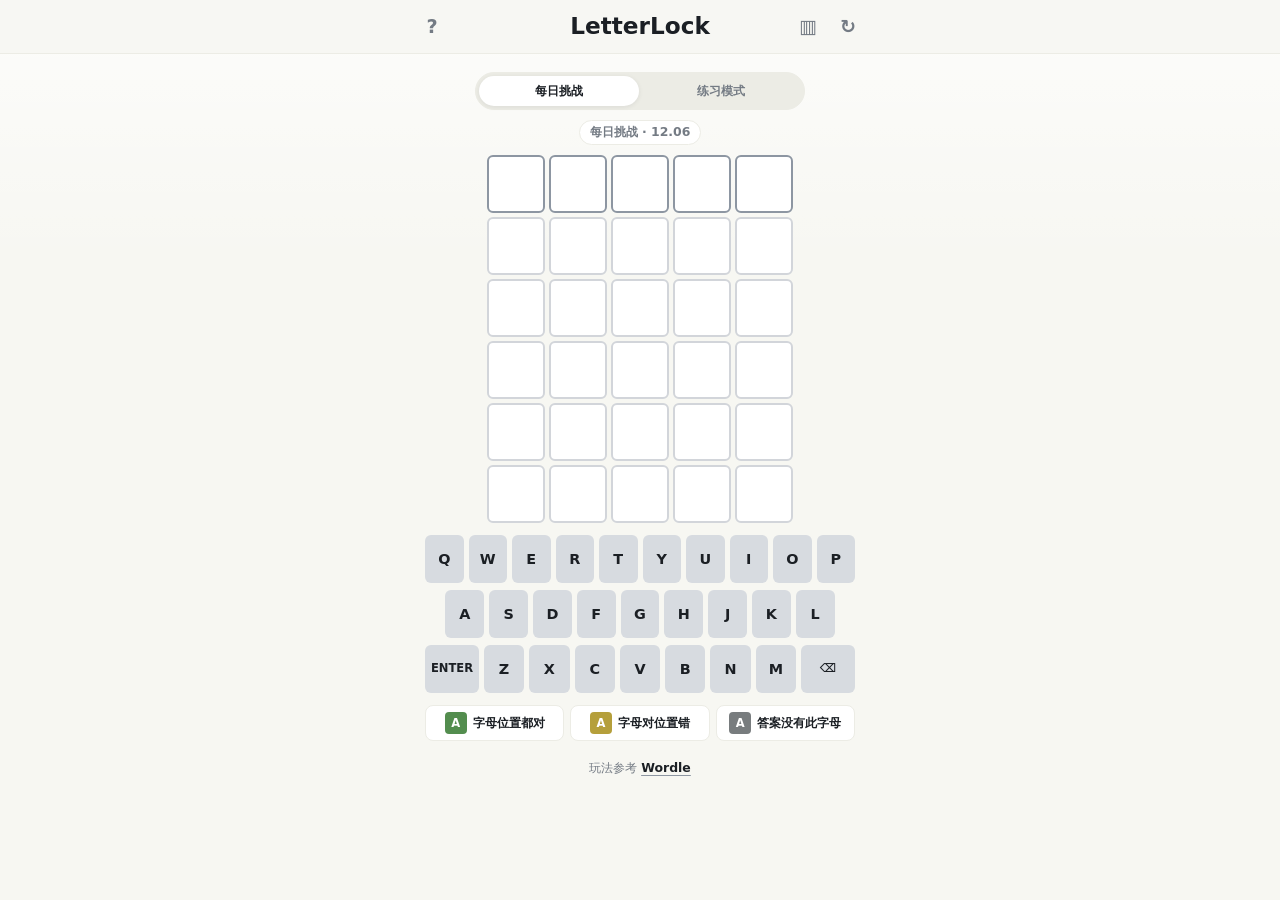
==== commit b028754b: "Remove WordWeave from site" ====
--- a/index.html
+++ b/index.html
@@ -18,10 +18,6 @@
       <button class="icon-button" id="help-button" type="button" aria-label="查看规则" title="查看规则">?</button>
       <div class="brand">
         <h1>LetterLock</h1>
-        <nav class="game-nav" aria-label="切换游戏">
-          <a class="active" href="index.html">LetterLock</a>
-          <a href="connections.html">WordWeave</a>
-        </nav>
       </div>
       <div class="top-actions">
         <button class="icon-button" id="stats-button" type="button" aria-label="查看统计" title="查看统计">▥</button>
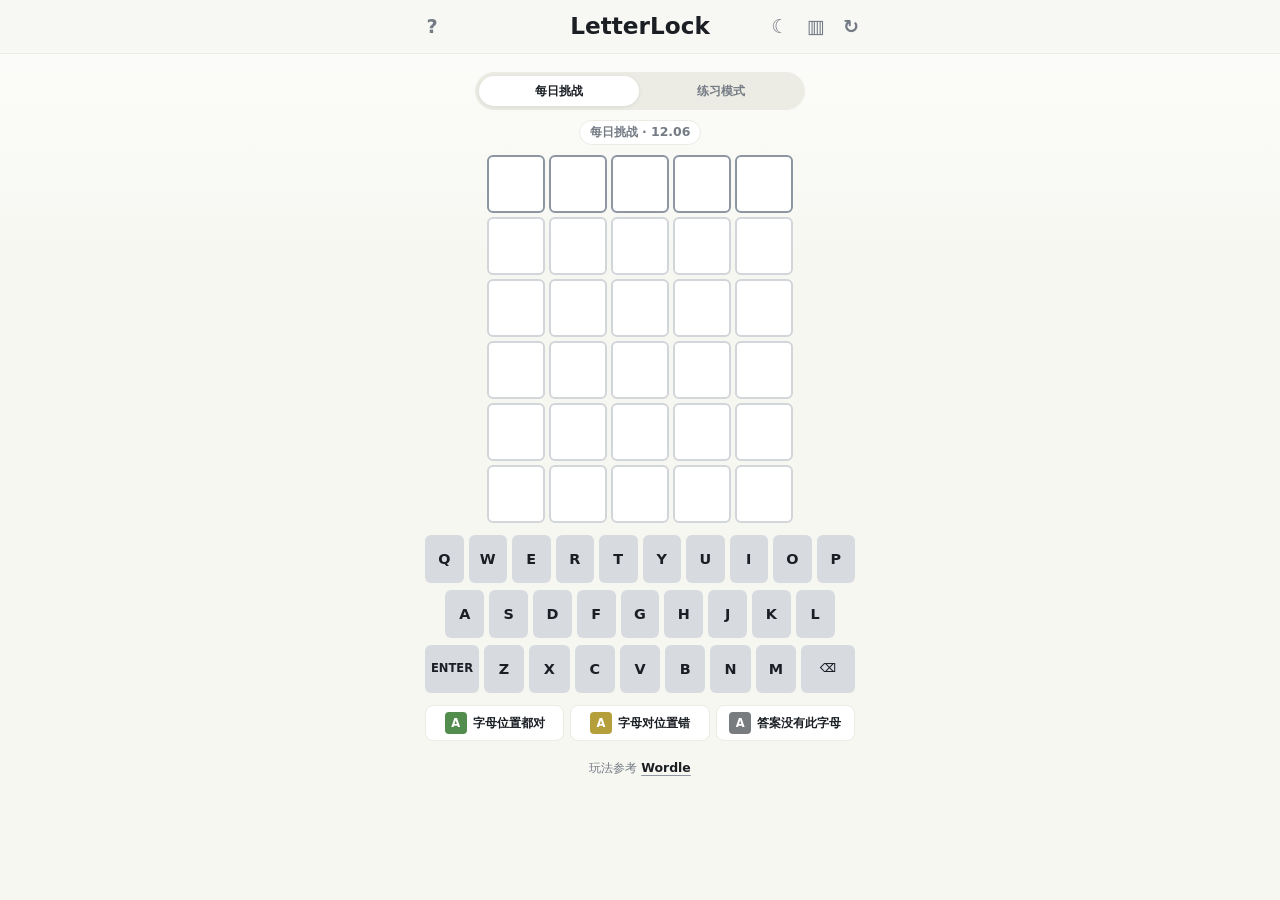
==== commit 4c81ff94: "Improve dark mode keyboard contrast and add theme toggle - Brighten dark-mode keyboard keys and drop" ====
--- a/index.html
+++ b/index.html
@@ -4,7 +4,7 @@
     <meta charset="utf-8">
     <meta name="viewport" content="width=device-width, initial-scale=1">
     <title>LetterLock</title>
-    <link rel="stylesheet" href="styles.css?v=37">
+    <link rel="stylesheet" href="styles.css?v=38">
   </head>
   <body>
     <canvas id="confetti" class="confetti" aria-hidden="true"></canvas>
@@ -20,6 +20,7 @@
         <h1>LetterLock</h1>
       </div>
       <div class="top-actions">
+        <button class="icon-button" id="theme-button" type="button" aria-label="切换深浅色模式" title="切换深浅色模式">☀</button>
         <button class="icon-button" id="stats-button" type="button" aria-label="查看统计" title="查看统计">▥</button>
         <button class="icon-button" id="new-game-button" type="button" aria-label="重新开局" title="重新开局">↻</button>
       </div>
@@ -181,6 +182,6 @@
 
     <script src="dictionary.js?v=7"></script>
     <script src="word-info.js?v=2"></script>
-    <script src="game.js?v=56"></script>
+    <script src="game.js?v=57"></script>
   </body>
 </html>
--- a/styles.css
+++ b/styles.css
@@ -1853,65 +1853,58 @@
   }
 }
 
-@media (prefers-color-scheme: dark) {
-  :root {
-    --bg: #121416;
-    --paper: #181b1f;
-    --ink: #f1f2f3;
-    --muted: #9aa0a6;
-    --faint: #25292f;
-    --line: #3a4048;
-    --line-strong: #727b86;
-    --absent: #555e69;
-    --focus: rgba(93, 162, 86, 0.24);
-    --unlock-glow: rgba(212, 173, 50, 0.28);
-  }
-
-  body {
-    background:
-      linear-gradient(180deg, rgba(24, 27, 31, 0.72), rgba(18, 20, 22, 0) 260px),
-      var(--bg);
-  }
-
-  .topbar {
-    background: rgba(18, 20, 22, 0.9);
-  }
-
-  .keyboard {
-    background: rgba(18, 20, 22, 0.86);
-  }
-
-  .key:not(.correct):not(.present):not(.absent) {
-    background: #3a4048;
-  }
-
-  @media (max-width: 560px) {
-    .keyboard {
-      background: #d7d9de;
-    }
-
-    .key:not(.correct):not(.present):not(.absent) {
-      color: #0f1115;
-      background: #fff;
-    }
-  }
-
-  #copy-button {
-    color: #121416;
-    background: var(--ink);
-    border-color: var(--ink);
-  }
-
-  #copy-button:hover,
-  #copy-button:focus-visible {
-    color: #121416;
-    background: #d8dbdf;
-    border-color: #d8dbdf;
-  }
-
-  .share-preview {
-    background:
-      linear-gradient(180deg, rgba(37, 41, 47, 0.82), rgba(24, 27, 31, 0.98)),
-      var(--paper);
-  }
-}
+html.dark {
+  --bg: #121416;
+  --paper: #181b1f;
+  --ink: #f1f2f3;
+  --muted: #9aa0a6;
+  --faint: #25292f;
+  --line: #3a4048;
+  --line-strong: #727b86;
+  --absent: #555e69;
+  --focus: rgba(93, 162, 86, 0.24);
+  --unlock-glow: rgba(212, 173, 50, 0.28);
+}
+
+html.dark body {
+  background:
+    linear-gradient(180deg, rgba(24, 27, 31, 0.72), rgba(18, 20, 22, 0) 260px),
+    var(--bg);
+}
+
+html.dark .topbar {
+  background: rgba(18, 20, 22, 0.9);
+}
+
+html.dark .keyboard {
+  background: rgba(18, 20, 22, 0.86);
+}
+
+html.dark .key:not(.correct):not(.present):not(.absent) {
+  background: #565f6b;
+  box-shadow: inset 0 0 0 1px rgba(255, 255, 255, 0.06);
+}
+
+html.dark .key:not(.correct):not(.present):not(.absent):hover,
+html.dark .key:not(.correct):not(.present):not(.absent):focus-visible {
+  background: #646e7b;
+}
+
+html.dark #copy-button {
+  color: #121416;
+  background: var(--ink);
+  border-color: var(--ink);
+}
+
+html.dark #copy-button:hover,
+html.dark #copy-button:focus-visible {
+  color: #121416;
+  background: #d8dbdf;
+  border-color: #d8dbdf;
+}
+
+html.dark .share-preview {
+  background:
+    linear-gradient(180deg, rgba(37, 41, 47, 0.82), rgba(24, 27, 31, 0.98)),
+    var(--paper);
+}
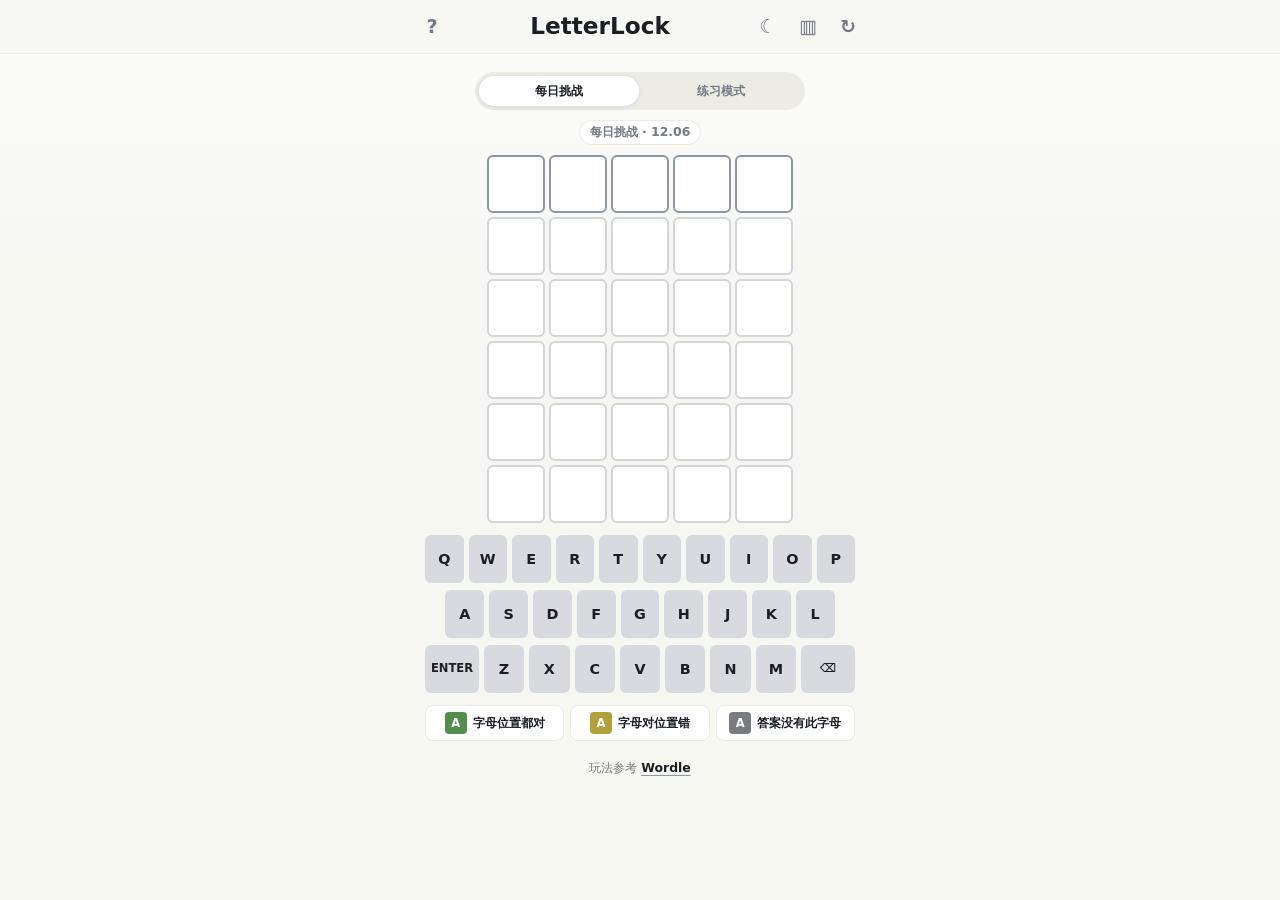
==== commit 40471e48: "Fix topbar overflow on narrow screens and force text-style theme icons - Size topbar side columns to" ====
--- a/index.html
+++ b/index.html
@@ -4,7 +4,7 @@
     <meta charset="utf-8">
     <meta name="viewport" content="width=device-width, initial-scale=1">
     <title>LetterLock</title>
-    <link rel="stylesheet" href="styles.css?v=38">
+    <link rel="stylesheet" href="styles.css?v=39">
   </head>
   <body>
     <canvas id="confetti" class="confetti" aria-hidden="true"></canvas>
@@ -20,7 +20,7 @@
         <h1>LetterLock</h1>
       </div>
       <div class="top-actions">
-        <button class="icon-button" id="theme-button" type="button" aria-label="切换深浅色模式" title="切换深浅色模式">☀</button>
+        <button class="icon-button" id="theme-button" type="button" aria-label="切换深浅色模式" title="切换深浅色模式">☀︎</button>
         <button class="icon-button" id="stats-button" type="button" aria-label="查看统计" title="查看统计">▥</button>
         <button class="icon-button" id="new-game-button" type="button" aria-label="重新开局" title="重新开局">↻</button>
       </div>
@@ -182,6 +182,6 @@
 
     <script src="dictionary.js?v=7"></script>
     <script src="word-info.js?v=2"></script>
-    <script src="game.js?v=57"></script>
+    <script src="game.js?v=58"></script>
   </body>
 </html>
--- a/styles.css
+++ b/styles.css
@@ -350,7 +350,7 @@
   top: 0;
   z-index: 2;
   display: grid;
-  grid-template-columns: 82px minmax(0, 1fr) 82px;
+  grid-template-columns: auto minmax(0, 1fr) auto;
   align-items: center;
   width: 100%;
   min-height: 54px;
@@ -1861,7 +1861,8 @@
   --faint: #25292f;
   --line: #3a4048;
   --line-strong: #727b86;
-  --absent: #555e69;
+  --absent: #444e5a;
+  --absent-key: #2e3947;
   --focus: rgba(93, 162, 86, 0.24);
   --unlock-glow: rgba(212, 173, 50, 0.28);
 }
@@ -1880,14 +1881,18 @@
   background: rgba(18, 20, 22, 0.86);
 }
 
+html.dark .key.absent {
+  background: var(--absent-key);
+}
+
 html.dark .key:not(.correct):not(.present):not(.absent) {
-  background: #565f6b;
+  background: #5f6a77;
   box-shadow: inset 0 0 0 1px rgba(255, 255, 255, 0.06);
 }
 
 html.dark .key:not(.correct):not(.present):not(.absent):hover,
 html.dark .key:not(.correct):not(.present):not(.absent):focus-visible {
-  background: #646e7b;
+  background: #6d7886;
 }
 
 html.dark #copy-button {
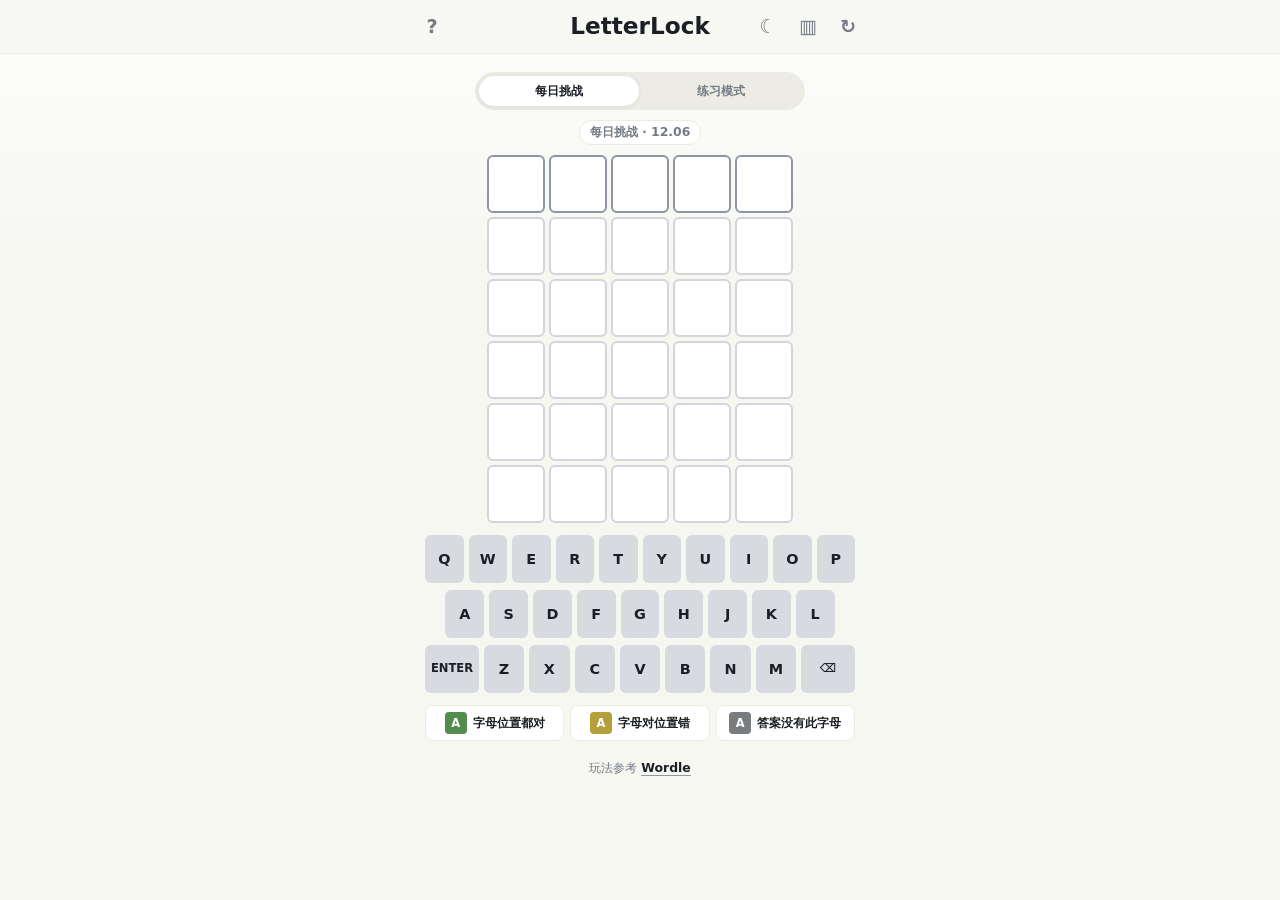
==== commit fc0b7203: "Center topbar brand with flexible symmetric side columns" ====
--- a/index.html
+++ b/index.html
@@ -4,7 +4,7 @@
     <meta charset="utf-8">
     <meta name="viewport" content="width=device-width, initial-scale=1">
     <title>LetterLock</title>
-    <link rel="stylesheet" href="styles.css?v=39">
+    <link rel="stylesheet" href="styles.css?v=40">
   </head>
   <body>
     <canvas id="confetti" class="confetti" aria-hidden="true"></canvas>
--- a/styles.css
+++ b/styles.css
@@ -350,7 +350,7 @@
   top: 0;
   z-index: 2;
   display: grid;
-  grid-template-columns: auto minmax(0, 1fr) auto;
+  grid-template-columns: minmax(auto, 1fr) auto minmax(auto, 1fr);
   align-items: center;
   width: 100%;
   min-height: 54px;
